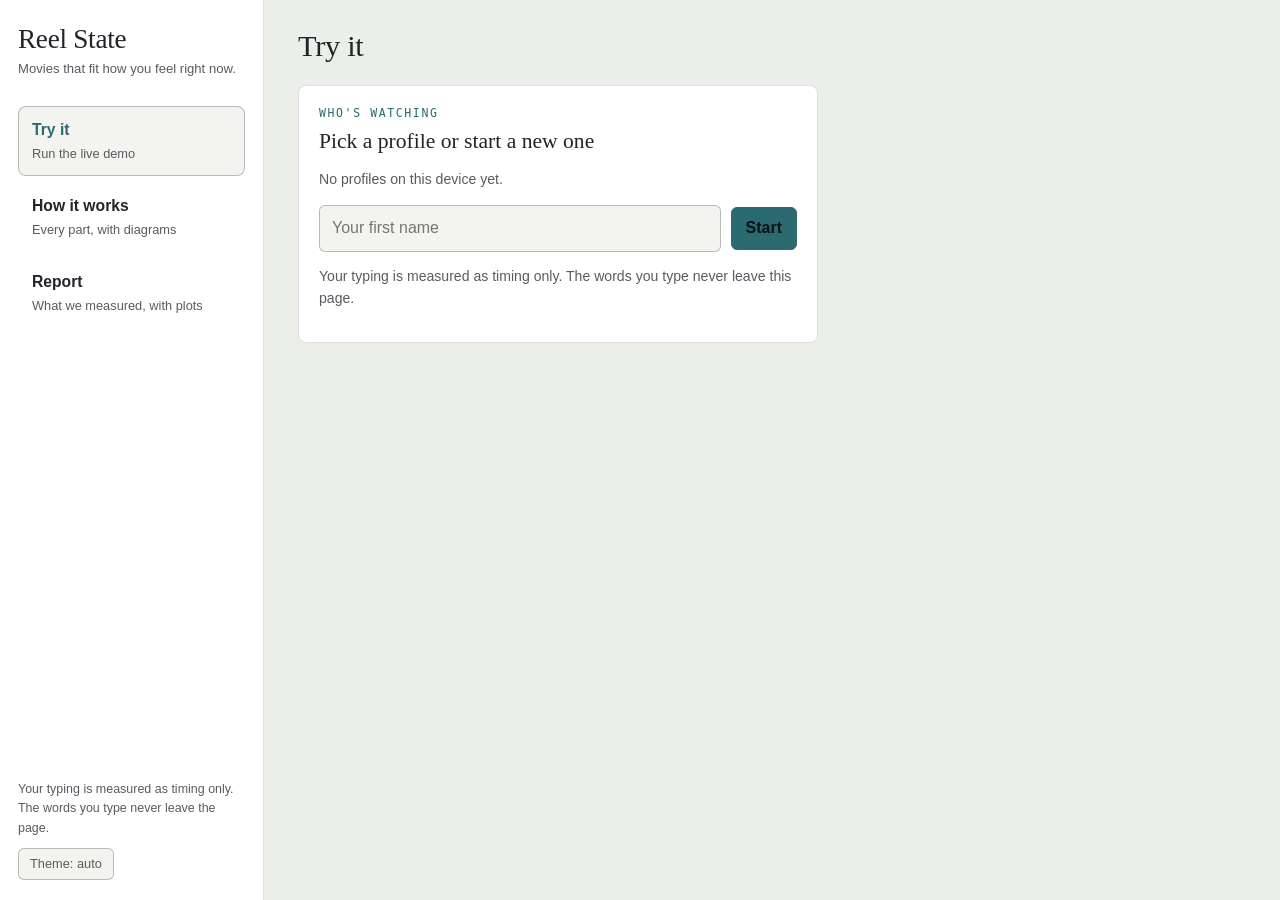
==== web/index.html @ 57b8578f "Reel State" ====
<!doctype html>
<html lang="en">
<head>
<meta charset="utf-8">
<meta name="viewport" content="width=device-width, initial-scale=1">
<title>Reel State</title>
<link rel="stylesheet" href="/static/docs.css">
<style>
  :root {
    --bg:#ECEEE9; --surface:#FFFFFF; --surface-2:#F3F4EF; --text:#22242A; --muted:#585B61;
    --warm:#B8752A; --cool:#2A6A70; --border:rgba(34,36,42,.14); --border-strong:rgba(34,36,42,.28);
    --display:"Iowan Old Style","Palatino Linotype","Book Antiqua",Georgia,serif;
    --body:"Seravek","Gill Sans Nova","Gill Sans MT","Segoe UI",Roboto,"Helvetica Neue",sans-serif;
    --mono:"iA Writer Mono","SF Mono","Cascadia Code",Menlo,Consolas,monospace;
  }
  @media (prefers-color-scheme: dark) { :root:not([data-theme="light"]) {
    --bg:#14161B; --surface:#1B1E24; --surface-2:#20232B; --text:#EDEAE2; --muted:#9BA1A9;
    --warm:#E3A94D; --cool:#5FAAB0; --border:rgba(237,234,226,.14); --border-strong:rgba(237,234,226,.28);
  } }
  :root[data-theme="dark"] {
    --bg:#14161B; --surface:#1B1E24; --surface-2:#20232B; --text:#EDEAE2; --muted:#9BA1A9;
    --warm:#E3A94D; --cool:#5FAAB0; --border:rgba(237,234,226,.14); --border-strong:rgba(237,234,226,.28);
  }
  * { box-sizing:border-box; }
  body { margin:0; background:var(--bg); color:var(--text); font:16px/1.55 var(--body); }
  .shell { display:grid; grid-template-columns:264px minmax(0,1fr); min-height:100vh; }
  .side { position:sticky; top:0; height:100vh; display:flex; flex-direction:column; gap:26px; padding:26px 18px 20px; background:var(--surface); border-right:1px solid var(--border); }
  .brand { font:500 1.7rem/1 var(--display); letter-spacing:-.01em; margin:0; }
  .tagline { font-size:.82rem; color:var(--muted); margin:6px 0 0; }
  .side nav { display:flex; flex-direction:column; gap:6px; }
  .nav { display:block; padding:11px 13px; border-radius:8px; border:1px solid transparent; color:var(--text); text-decoration:none; }
  .nav:hover { background:var(--surface-2); }
  .nav[aria-current="page"] { background:var(--surface-2); border-color:var(--border-strong); }
  .nav:focus-visible { outline:2px solid var(--cool); outline-offset:2px; }
  .nav .nt { display:block; font-weight:700; font-size:.98rem; }
  .nav .nd { display:block; font-size:.8rem; color:var(--muted); margin-top:2px; }
  .nav[aria-current="page"] .nt { color:var(--cool); }
  .side-foot { margin-top:auto; font-size:.78rem; color:var(--muted); display:flex; flex-direction:column; gap:10px; }
  .side-foot button { align-self:flex-start; font-size:.8rem; padding:5px 11px; }
  .content { padding:30px 34px 90px; min-width:0; }
  .view-head { display:flex; align-items:baseline; justify-content:space-between; gap:16px; flex-wrap:wrap; margin-bottom:22px; }
  h1 { font:500 1.9rem/1.1 var(--display); margin:0; letter-spacing:-.01em; }
  @media (max-width:860px) {
    .shell { grid-template-columns:1fr; }
    .side { position:static; height:auto; flex-direction:column; gap:12px; padding:16px 16px 12px; border-right:none; border-bottom:1px solid var(--border); }
    .side nav { flex-direction:row; flex-wrap:wrap; }
    .nav { flex:1 1 30%; padding:8px 10px; } .nav .nd { display:none; }
    .side-foot { margin-top:0; flex-direction:row; align-items:center; justify-content:space-between; }
    .content { padding:22px 16px 70px; }
  }
  .who { font:12px var(--mono); color:var(--muted); letter-spacing:.06em; text-transform:uppercase; }
  .who button { margin-left:10px; }
  h2 { font:500 1.35rem/1.25 var(--display); margin:0 0 6px; text-wrap:balance; }
  .eyebrow { font:11.5px var(--mono); letter-spacing:.14em; text-transform:uppercase; color:var(--cool); margin:0 0 8px; }
  p { margin:0 0 12px; } .muted { color:var(--muted); } .small { font-size:.88rem; }
  .grid { display:grid; grid-template-columns:minmax(0,1.15fr) minmax(0,.85fr); gap:18px; align-items:start; }
  @media (max-width:820px) { .grid { grid-template-columns:1fr; } }
  .card { background:var(--surface); border:1px solid var(--border); border-radius:8px; padding:20px; }
  .stack { display:flex; flex-direction:column; gap:18px; }
  button, select, input, textarea { font:inherit; color:inherit; }
  button { cursor:pointer; background:var(--surface-2); border:1px solid var(--border-strong); border-radius:6px; padding:8px 14px; }
  button:hover { border-color:var(--cool); }
  button:focus-visible, select:focus-visible, input:focus-visible, textarea:focus-visible { outline:2px solid var(--cool); outline-offset:2px; }
  button.primary { background:var(--cool); color:#fff; border-color:var(--cool); font-weight:600; }
  :root[data-theme="dark"] button.primary, :root:not([data-theme="light"]) button.primary { color:#0E1114; }
  button.link { background:none; border:none; padding:0; color:var(--cool); text-decoration:underline; font-size:inherit; }
  button[disabled] { opacity:.45; cursor:not-allowed; }
  textarea, input[type=text], select { width:100%; background:var(--surface-2); border:1px solid var(--border-strong); border-radius:6px; padding:10px 12px; }
  textarea { min-height:110px; resize:vertical; }
  .opts { display:grid; grid-template-columns:repeat(5,1fr); gap:8px; margin-top:12px; }
  @media (max-width:640px) { .opts { grid-template-columns:1fr; } }
  .opts button { padding:12px 6px; text-align:center; font-size:.92rem; }
  .row { display:flex; gap:10px; flex-wrap:wrap; align-items:center; }
  .bar { height:6px; background:var(--surface-2); border-radius:3px; overflow:hidden; border:1px solid var(--border); }
  .bar > i { display:block; height:100%; background:var(--cool); }
  .movie { padding:16px 0; border-top:1px solid var(--border); }
  .movie:first-child { border-top:none; padding-top:0; }
  .movie h3 { margin:0; font:600 1.05rem var(--body); }
  .badge { display:inline-block; font:10.5px var(--mono); letter-spacing:.06em; text-transform:uppercase; padding:3px 8px; border-radius:99px; border:1px solid; }
  .badge.match { color:var(--cool); border-color:var(--cool); }
  .badge.regulate { color:var(--warm); border-color:var(--warm); }
  .tag { font:11px var(--mono); color:var(--muted); margin-right:8px; }
  .overview { display:-webkit-box; -webkit-line-clamp:3; -webkit-box-orient:vertical; overflow:hidden; color:var(--muted); font-size:.92rem; }
  .sliders label { display:block; font-size:.9rem; margin-top:12px; }
  .sliders .ends { display:flex; justify-content:space-between; font-size:.78rem; color:var(--muted); }
  input[type=range] { width:100%; accent-color:var(--cool); }
  .hidden { display:none !important; }
  .toast { font:13px var(--mono); padding:10px 12px; border-left:3px solid var(--warm); background:var(--surface-2); border-radius:2px; margin-top:12px; }
  svg text { font-family:var(--mono); }
  .quad { display:grid; grid-template-columns:auto 1fr 1fr; gap:6px 10px; align-items:center; font-size:.82rem; }
  .quad .h { font:10.5px var(--mono); letter-spacing:.06em; text-transform:uppercase; color:var(--muted); }
  .chips { display:flex; flex-wrap:wrap; gap:6px; }
  .chip { font-size:.82rem; padding:4px 10px; border-radius:99px; background:var(--surface-2); border:1px solid var(--border-strong); cursor:pointer; user-select:none; }
  .chip[aria-pressed="true"] { background:var(--cool); color:#fff; border-color:var(--cool); }
  :root[data-theme="dark"] .chip[aria-pressed="true"], :root:not([data-theme="light"]) .chip[aria-pressed="true"] { color:#0E1114; }
</style>
</head>
<body>
<div class="shell">
  <aside class="side">
    <div>
      <p class="brand">Reel State</p>
      <p class="tagline">Movies that fit how you feel right now.</p>
    </div>
    <nav aria-label="Sections">
      <a class="nav" href="#try" data-view="try"><span class="nt">Try it</span><span class="nd">Run the live demo</span></a>
      <a class="nav" href="#how" data-view="how"><span class="nt">How it works</span><span class="nd">Every part, with diagrams</span></a>
      <a class="nav" href="#report" data-view="report"><span class="nt">Report</span><span class="nd">What we measured, with plots</span></a>
    </nav>
    <div class="side-foot">
      <span>Your typing is measured as timing only. The words you type never leave the page.</span>
      <button id="theme" type="button" aria-label="Change colour theme">Theme: auto</button>
    </div>
  </aside>

  <div class="content">
  <section id="view-try" class="view">
  <header class="view-head">
    <h1>Try it</h1>
    <div class="who" id="who"></div>
  </header>

  <!-- 1. profile -->
  <section id="screen-profile" class="card" style="max-width:520px">
    <p class="eyebrow">Who's watching</p>
    <h2>Pick a profile or start a new one</h2>
    <div id="profiles" class="row" style="margin:14px 0"></div>
    <form id="new-profile" class="row" style="flex-wrap:nowrap">
      <input type="text" id="new-name" placeholder="Your first name" maxlength="40" aria-label="Your first name">
      <button class="primary" type="submit">Start</button>
    </form>
    <p class="muted small" style="margin-top:14px">Your typing is measured as timing only. The words you type never leave this page.</p>
  </section>

  <!-- 2+. main -->
  <main id="screen-main" class="hidden">
    <div class="grid">
      <div class="stack">

        <section class="card" id="card-checkin">
          <p class="eyebrow">Step 1 &middot; How are you arriving?</p>
          <h2>Tell me about your day</h2>
          <p class="muted small">Write anything. I only look at how you type &mdash; speed, pauses, corrections &mdash; never what you type.</p>
          <textarea id="free" placeholder="It started with…" aria-label="Tell me about your day"></textarea>
          <div class="row" style="margin-top:10px">
            <button id="free-done" disabled>Done writing</button>
            <span class="muted small" id="free-status">Type at least a few lines.</span>
          </div>
        </section>

        <section class="card hidden" id="card-quiz">
          <p class="eyebrow" id="quiz-eyebrow">Quick check</p>
          <h2 id="quiz-prompt"></h2>
          <div class="opts" id="quiz-opts"></div>
          <p class="muted small" id="quiz-note" style="margin-top:12px"></p>
        </section>

        <section class="card" id="card-find">
          <p class="eyebrow">Step 2 &middot; Find something</p>
          <div class="row" style="align-items:end">
            <label class="small" style="flex:1;min-width:130px">Time I have
              <select id="f-runtime"><option value="">Any length</option><option value="100">Under 100 min</option><option value="120">Under 2 hours</option><option value="150">Under 2.5 hours</option></select>
            </label>
            <label class="small" style="flex:1;min-width:130px">Language
              <select id="f-lang"><option value="">Any</option><option value="en">English</option><option value="hi">Hindi</option><option value="fr">French</option><option value="ja">Japanese</option><option value="ko">Korean</option><option value="es">Spanish</option></select>
            </label>
          </div>
          <div class="chips" id="f-genres" style="margin:12px 0" aria-label="Genres"></div>
          <button class="primary" id="find">Find something for tonight</button>
        </section>

        <section class="card hidden" id="card-group">
          <p class="eyebrow">Watching together</p>
          <h2>Pick who's on the sofa</h2>
          <p class="muted small">Each person's mood and what has worked for them both count. Whoever is feeling lowest gets a little extra say.</p>
          <div class="chips" id="group-chips" style="margin:12px 0"></div>
          <button id="find-group" disabled>Find something for us</button>
          <p class="small muted" id="group-summary" style="margin-top:12px"></p>
          <div id="group-recs"></div>
        </section>

        <section class="card hidden" id="card-recs">
          <p class="eyebrow">Tonight's picks</p>
          <p class="small muted" id="recs-summary"></p>
          <div id="recs"></div>
        </section>

        <section class="card hidden" id="card-after">
          <p class="eyebrow">Step 3 &middot; After the credits</p>
          <h2 id="after-title">How do you feel now?</h2>
          <div class="sliders">
            <label>Mood <div class="ends"><span>Low</span><span>High</span></div>
              <input type="range" id="after-v" min="-100" max="100" value="0"></label>
            <label>Energy <div class="ends"><span>Calm</span><span>Wired</span></div>
              <input type="range" id="after-a" min="-100" max="100" value="0"></label>
          </div>
          <div class="row" style="margin-top:14px">
            <button id="liked-yes">Loved it</button><button id="liked-no">Not for me</button>
            <button class="primary" id="after-submit" style="margin-left:auto">Save</button>
          </div>
          <div class="toast hidden" id="after-toast"></div>
        </section>
      </div>

      <aside class="stack">
        <section class="card">
          <p class="eyebrow">What I think your mood is</p>
          <svg id="plot" viewBox="0 0 260 260" role="img" aria-label="Your estimated mood on a valence and arousal plot" style="width:100%;height:auto"></svg>
          <p class="small muted" id="mood-text" style="margin-top:6px"></p>
        </section>
        <section class="card">
          <p class="eyebrow">Your last few readings</p>
          <svg id="traj" viewBox="0 0 300 110" role="img" aria-label="Mood trajectory" style="width:100%;height:auto"></svg>
        </section>
        <section class="card">
          <p class="eyebrow">What I've learned about you</p>
          <p class="small muted">How well each approach has worked for you, by how you were feeling.</p>
          <div class="quad" id="learned"></div>
        </section>
      </aside>
    </div>
  </main>
  </section>

  <section id="view-how" class="view doc hidden" aria-live="polite"><p class="muted">Loading…</p></section>
  <section id="view-report" class="view doc hidden" aria-live="polite"><p class="muted">Loading…</p></section>
  </div>
</div>

<script>
const $ = (s) => document.querySelector(s);
/* Profiles live on THIS device with their secret token; the server only ever sees the token in a header. */
const localProfiles = () => { try { return JSON.parse(localStorage.getItem('reelstate_profiles') || '[]'); } catch (_) { return []; } };
const saveProfiles = (p) => localStorage.setItem('reelstate_profiles', JSON.stringify(p));
const tokenOf = (uid) => (localProfiles().find(p => p.user_id === uid) || {}).token;
const api = async (path, body, token) => {
  const headers = {}; const tk = token ?? (state.user && state.user.token); if (tk) headers['X-Token'] = tk;
  const opts = body === undefined ? { headers } : { method:'POST', headers:{ ...headers, 'Content-Type':'application/json' }, body:JSON.stringify(body) };
  const r = await fetch('/api' + path, opts);
  if (!r.ok) throw new Error(path + ' ' + r.status);
  return r.json();
};
const QUAD = { hi_v_hi_a: 'upbeat and wired', hi_v_lo_a: 'upbeat and calm', lo_v_hi_a: 'low and wired', lo_v_lo_a: 'low and calm' };
const state = { user:null, answers:[], quizShownAt:0, lastRecs:null, activeRec:null, liked:null, genres:new Set(), events:[], lastKey:null };

/* ---------------------------------------------------------- profile */
function loadProfiles() {
  const users = localProfiles();
  const box = $('#profiles'); box.innerHTML = '';
  users.forEach(u => { const b = document.createElement('button'); b.textContent = u.name; b.onclick = () => enter(u); box.appendChild(b); });
  if (!users.length) box.innerHTML = '<span class="muted small">No profiles on this device yet.</span>';
}
$('#new-profile').onsubmit = async (e) => {
  e.preventDefault(); const name = $('#new-name').value.trim(); if (!name) return;
  const { user_id, token } = await api('/users', { name }, '');
  const profile = { user_id, name, token }; saveProfiles([...localProfiles(), profile]); enter(profile);
};
async function enter(u) {
  state.user = u; localStorage.setItem('reelstate_user', String(u.user_id));
  $('#screen-profile').classList.add('hidden'); $('#screen-main').classList.remove('hidden');
  $('#who').innerHTML = `${u.name} <button class="link" id="switch">switch</button>`;
  $('#switch').onclick = () => { localStorage.removeItem('reelstate_user'); location.reload(); };
  const genres = await api('/genres'); const g = $('#f-genres'); g.innerHTML = '';
  genres.filter(x => x !== 'IMAX').forEach(name => {
    const c = document.createElement('span'); c.className = 'chip'; c.textContent = name; c.setAttribute('role','button'); c.tabIndex = 0; c.setAttribute('aria-pressed','false');
    const t = () => { state.genres.has(name) ? state.genres.delete(name) : state.genres.add(name); c.setAttribute('aria-pressed', state.genres.has(name)); };
    c.onclick = t; c.onkeydown = (e) => { if (e.key === 'Enter' || e.key === ' ') { e.preventDefault(); t(); } };
    g.appendChild(c);
  });
  await api('/context/' + u.user_id, {});
  setupGroup(u);
  await refresh();
  maybeAskQuestion(false);
}

/* ---------------------------------------------------------- mood plot */
function drawPlot(m) {
  const S = 260, P = 22, W = S - 2 * P, x = v => P + (v + 1) / 2 * W, y = a => P + (1 - (a + 1) / 2) * W;
  const r = Math.min(0.9, 0.67 * ((m.sd_valence + m.sd_arousal) / 2)) * W / 2;
  $('#plot').innerHTML = `
    <rect x="${P}" y="${P}" width="${W}" height="${W}" fill="none" stroke="currentColor" stroke-opacity=".3"/>
    <line x1="${P}" y1="${S/2}" x2="${S-P}" y2="${S/2}" stroke="currentColor" stroke-opacity=".18"/>
    <line x1="${S/2}" y1="${P}" x2="${S/2}" y2="${S-P}" stroke="currentColor" stroke-opacity=".18"/>
    <g font-size="9" fill="currentColor" fill-opacity=".6">
      <text x="${P+4}" y="${P+11}">TENSE</text><text x="${S-P-4}" y="${P+11}" text-anchor="end">EXCITED</text>
      <text x="${P+4}" y="${S-P-5}">LOW</text><text x="${S-P-4}" y="${S-P-5}" text-anchor="end">CALM</text>
      <text x="${S/2}" y="${S-5}" text-anchor="middle">unpleasant &#8594; pleasant</text>
      <text x="9" y="${S/2}" transform="rotate(-90 9 ${S/2})" text-anchor="middle">calm &#8594; intense</text></g>
    <circle cx="${x(m.valence)}" cy="${y(m.arousal)}" r="${r}" fill="var(--warm)" fill-opacity=".16" stroke="var(--warm)" stroke-dasharray="3 3"/>
    <circle cx="${x(m.valence)}" cy="${y(m.arousal)}" r="5.5" fill="var(--warm)"/>`;
  const sure = (m.sd_valence + m.sd_arousal) / 2 < 0.6 ? 'fairly sure' : 'still guessing';
  const v = m.valence > .25 ? 'upbeat' : m.valence < -.25 ? 'low' : 'even';
  const a = m.arousal > .25 ? 'wound-up' : m.arousal < -.25 ? 'calm' : 'steady';
  $('#mood-text').textContent = `Reads as ${v} and ${a} (${sure}). The dashed ring is how unsure I am.`;
}
async function drawTraj() {
  const t = await api('/trajectory/' + state.user.user_id); const el = $('#traj');
  if (t.length < 2) { el.innerHTML = '<text x="150" y="58" text-anchor="middle" font-size="11" fill="currentColor" fill-opacity=".5">Not enough readings yet</text>'; return; }
  const x = i => 8 + i / (t.length - 1) * 284, y = v => 100 - (v + 1) / 2 * 90;
  const line = (k, col) => `<polyline fill="none" stroke="${col}" stroke-width="1.8" points="${t.map((p, i) => x(i) + ',' + y(p[k])).join(' ')}"/>`;
  el.innerHTML = `<line x1="8" y1="55" x2="292" y2="55" stroke="currentColor" stroke-opacity=".2"/>${line('valence', 'var(--cool)')}${line('arousal', 'var(--warm)')}
    <text x="10" y="10" font-size="9" fill="var(--cool)">mood</text><text x="48" y="10" font-size="9" fill="var(--warm)">energy</text>`;
}
async function drawLearned() {
  const p = await api('/policy/' + state.user.user_id);
  const names = { hi_v_hi_a: 'Upbeat + wired', hi_v_lo_a: 'Upbeat + calm', lo_v_hi_a: 'Low + wired', lo_v_lo_a: 'Low + calm' };
  let h = '<span class="h">Feeling</span><span class="h">Match it</span><span class="h">Change it</span>';
  for (const q in p) {
    const cell = (s) => `<div><div class="bar"><i style="width:${Math.round(p[q][s].mean * 100)}%;background:${s === 'match' ? 'var(--cool)' : 'var(--warm)'}"></i></div><span class="muted" style="font-size:.7rem">${p[q][s].observations > 0 ? 'from ' + p[q][s].observations + (p[q][s].observations === 1 ? ' watch' : ' watches') : 'no data yet'}</span></div>`;
    h += `<span>${names[q]}</span>${cell('match')}${cell('regulate')}`;
  }
  $('#learned').innerHTML = h;
}
async function refresh() {
  const m = await api('/mood/' + state.user.user_id); drawPlot(m); await drawTraj(); await drawLearned(); return m;
}

/* ---------------------------------------------------------- typing */
$('#free').addEventListener('keydown', (e) => {
  const t = performance.now(); const gap = state.lastKey === null ? 0 : t - state.lastKey; state.lastKey = t;
  const cls = e.key === 'Backspace' ? 'backspace' : e.key === 'Enter' ? 'enter' : e.key === ' ' ? 'space' : e.key.length === 1 ? 'char' : 'other';
  if (cls === 'other') return;
  state.events.push([gap, cls]);
  const n = state.events.length; $('#free-done').disabled = n < 30;
  $('#free-status').textContent = n < 30 ? `${30 - n} more keystrokes…` : 'Good — press Done when you like.';
});
$('#free-done').onclick = async () => {
  $('#free-done').disabled = true;
  const res = await api('/typing', { user_id: state.user.user_id, events: state.events });
  state.events = []; state.lastKey = null; $('#free').value = '';   // the text is discarded here
  $('#free-status').textContent = res.used ? 'Got it. The words stayed here.' : 'Not enough to read — no problem.';
  await refresh(); maybeAskQuestion(false);
};

/* ---------------------------------------------------------- adaptive quiz */
async function maybeAskQuestion(force) {
  state.answers = [];
  const r = await api('/quiz/next', { user_id: state.user.user_id, answers: [], force });
  renderQuiz(r);
}
function renderQuiz(r) {
  const card = $('#card-quiz');
  if (r.done || !r.item) { card.classList.add('hidden'); return; }
  card.classList.remove('hidden');
  $('#quiz-eyebrow').textContent = `Quick check · question ${state.answers.length + 1}`;
  $('#quiz-prompt').textContent = r.item.prompt;
  const o = $('#quiz-opts'); o.innerHTML = '';
  r.item.options.forEach((label, i) => {
    const b = document.createElement('button'); b.textContent = label;
    b.onclick = () => answer(r.item.item_id, i); o.appendChild(b);
  });
  $('#quiz-note').textContent = `I'm only asking because I'm not sure yet (±${((r.estimate.sd_valence + r.estimate.sd_arousal) / 2).toFixed(2)}).`;
  state.quizShownAt = performance.now();
}
async function answer(item_id, ans) {
  state.answers.push({ item_id, answer: ans, latency_ms: Math.round(performance.now() - state.quizShownAt) });
  const r = await api('/quiz/next', { user_id: state.user.user_id, answers: state.answers, force: true });
  if (r.done) { await api('/quiz/commit', { user_id: state.user.user_id, answers: state.answers }); state.answers = []; $('#card-quiz').classList.add('hidden'); await refresh(); }
  else renderQuiz(r);
}

/* ---------------------------------------------------------- recommend */
$('#find').onclick = async () => {
  $('#find').disabled = true;
  const body = { user_id: state.user.user_id, max_runtime: +$('#f-runtime').value || null, language: $('#f-lang').value || null, genres: state.genres.size ? [...state.genres] : null };
  const res = await api('/recommend', body); state.lastRecs = res; $('#find').disabled = false;
  const strat = res.strategy === 'match' ? 'matching how you feel' : 'a change of pace';
  const seen = res.arm_obs[res.strategy];
  $('#recs-summary').textContent = seen > 0
    ? `Going with ${strat}. In this mood it has worked ${Math.round(res.arm_means[res.strategy] * 100)}% of the time for you (${seen} watch${seen === 1 ? '' : 'es'}).`
    : `Going with ${strat}. I haven't seen what works for you in this mood yet, so this is partly an experiment.`;
  const box = $('#recs'); box.innerHTML = '';
  res.slate.forEach(m => {
    const d = document.createElement('div'); d.className = 'movie';
    const ex = m.explanation;
    d.innerHTML = `<div class="row" style="justify-content:space-between"><h3>${esc(m.title)} <span class="muted small">${m.year ?? ''}</span></h3><span class="badge ${ex.strategy}">${ex.strategy === 'match' ? 'Matches you' : 'Change of pace'}</span></div>
      <p class="small muted" style="margin:2px 0 6px">${(m.genres || []).join(' · ')}${m.runtime_min ? ' · ' + m.runtime_min + ' min' : ''}</p>
      <p class="overview">${esc(m.overview || '')}</p>
      <p class="small" style="margin:6px 0">${esc(ex.why)}</p>
      <div>${ex.feel_tags.map(t => `<span class="tag">#${esc(t)}</span>`).join('')}</div>
      <button style="margin-top:8px" data-rec="${m.rec_id}" data-title="${esc(m.title)}">I watched this</button>`;
    box.appendChild(d);
  });
  box.querySelectorAll('button[data-rec]').forEach(b => b.onclick = () => openAfter(+b.dataset.rec, b.dataset.title));
  $('#card-recs').classList.remove('hidden'); $('#card-recs').scrollIntoView({ behavior: 'smooth', block: 'start' });
};
const esc = (s) => String(s).replace(/[&<>"']/g, c => ({ '&':'&amp;', '<':'&lt;', '>':'&gt;', '"':'&quot;', "'":'&#39;' }[c]));

/* ---------------------------------------------------------- household */
state.group = new Set(); state.everyone = {};
async function setupGroup(me) {
  const users = localProfiles().filter(x => x.user_id !== me.user_id);
  localProfiles().forEach(u => state.everyone[u.user_id] = u.name);
  if (!users.length) return;
  $('#card-group').classList.remove('hidden');
  const box = $('#group-chips'); box.innerHTML = '';
  users.forEach(u => {
    const c = document.createElement('span'); c.className = 'chip'; c.textContent = u.name; c.setAttribute('role','button'); c.tabIndex = 0; c.setAttribute('aria-pressed','false');
    const t = () => { state.group.has(u.user_id) ? state.group.delete(u.user_id) : state.group.add(u.user_id); c.setAttribute('aria-pressed', state.group.has(u.user_id)); $('#find-group').disabled = state.group.size < 1; };
    c.onclick = t; c.onkeydown = (e) => { if (e.key === 'Enter' || e.key === ' ') { e.preventDefault(); t(); } };
    box.appendChild(c);
  });
}
$('#find-group').onclick = async () => {
  $('#find-group').disabled = true;
  const members = [state.user, ...localProfiles().filter(p => state.group.has(p.user_id))].map(p => ({ user_id: p.user_id, token: p.token }));
  const res = await api('/household/recommend', { members, max_runtime: +$('#f-runtime').value || null, language: $('#f-lang').value || null, genres: state.genres.size ? [...state.genres] : null });
  $('#find-group').disabled = false;
  $('#group-summary').textContent = res.members.map(m => `${m.name}: ${m.strategy === 'match' ? 'match their mood' : 'a change of pace'}`).join(' · ');
  const box = $('#group-recs'); box.innerHTML = '';
  res.slate.forEach(m => {
    const d = document.createElement('div'); d.className = 'movie';
    const dist = Object.entries(m.member_distance).map(([n, x]) => `${esc(n)} ${x <= 0.35 ? 'close fit' : x <= 0.7 ? 'okay fit' : 'stretch'}`).join(' · ');
    d.innerHTML = `<h3>${esc(m.title)} <span class="muted small">${m.year ?? ''}</span></h3>
      <p class="small muted" style="margin:2px 0 6px">${(m.genres || []).join(' · ')}${m.runtime_min ? ' · ' + m.runtime_min + ' min' : ''}</p>
      <p class="overview">${esc(m.overview || '')}</p>
      <p class="small" style="margin:6px 0">${dist}</p>
      <div class="row">${Object.entries(m.rec_ids).map(([uid, rid]) => `<button data-rec="${rid}" data-uid="${uid}" data-title="${esc(m.title)}" data-who="${esc(state.everyone[uid] || '')}">${esc(state.everyone[uid] || 'Someone')} watched</button>`).join('')}</div>`;
    box.appendChild(d);
  });
  box.querySelectorAll('button[data-rec]').forEach(b => b.onclick = () => openAfter(+b.dataset.rec, b.dataset.title, b.dataset.who, +b.dataset.uid));
};

/* ---------------------------------------------------------- after watching */
function openAfter(rec_id, title, who, uid) {
  state.activeRec = rec_id; state.activeToken = uid ? tokenOf(uid) : state.user.token; state.activeWho = who || ''; state.liked = null;
  $('#after-title').textContent = who ? `How does ${who} feel after ${title}?` : `How do you feel after ${title}?`;
  $('#after-v').value = 0; $('#after-a').value = 0; $('#after-toast').classList.add('hidden');
  $('#liked-yes').style.borderColor = $('#liked-no').style.borderColor = '';
  $('#card-after').classList.remove('hidden'); $('#card-after').scrollIntoView({ behavior: 'smooth', block: 'center' });
}
$('#liked-yes').onclick = () => { state.liked = true; $('#liked-yes').style.borderColor = 'var(--cool)'; $('#liked-no').style.borderColor = ''; };
$('#liked-no').onclick = () => { state.liked = false; $('#liked-no').style.borderColor = 'var(--warm)'; $('#liked-yes').style.borderColor = ''; };
$('#after-submit').onclick = async () => {
  const res = await api('/checkin', { rec_id: state.activeRec, valence_after: +$('#after-v').value / 100, arousal_after: +$('#after-a').value / 100, liked: state.liked }, state.activeToken);
  const t = $('#after-toast'); t.classList.remove('hidden');
  t.textContent = `Learned: ${res.strategy === 'match' ? 'matching' : 'a change of pace'} scored ${Math.round(res.reward * 100)}% for ${state.activeWho || 'you'} when ${state.activeWho ? 'they were' : 'you were'} feeling ${QUAD[res.quadrant]}.`;
  await refresh();
};

/* ---------------------------------------------------------- sections and theme */
const TITLES = { try: 'Try it', how: 'How it works', report: 'Report' };
const loadedViews = {};
async function show(raw) {
  const name = TITLES[raw] ? raw : 'try';
  for (const v of Object.keys(TITLES)) {
    $('#view-' + v).classList.toggle('hidden', v !== name);
    const a = document.querySelector(`.nav[data-view="${v}"]`);
    if (v === name) a.setAttribute('aria-current', 'page'); else a.removeAttribute('aria-current');
  }
  document.title = (name === 'try' ? '' : TITLES[name] + ' · ') + 'Reel State';
  if (name !== 'try' && !loadedViews[name]) {
    const box = $('#view-' + name);
    try {
      const r = await fetch('/static/views/' + name + '.html'); if (!r.ok) throw new Error(r.status);
      box.innerHTML = await r.text(); loadedViews[name] = true;
      box.querySelectorAll('.toc button[data-go]').forEach(b => b.onclick = () => {
        const t = document.getElementById(b.dataset.go); if (t) t.scrollIntoView({ behavior: 'smooth', block: 'start' });
      });
    } catch (e) { box.innerHTML = '<p class="muted">This section could not be loaded. Reload the page and try again.</p>'; }
  }
  window.scrollTo(0, 0);
}
window.addEventListener('hashchange', () => show(location.hash.slice(1)));
const THEMES = ['auto', 'light', 'dark'];
function applyTheme(t) {
  if (t === 'auto') document.documentElement.removeAttribute('data-theme'); else document.documentElement.setAttribute('data-theme', t);
  $('#theme').textContent = 'Theme: ' + t;
}
let theme = 'auto'; try { theme = localStorage.getItem('reelstate_theme') || 'auto'; } catch (_) {}
applyTheme(THEMES.includes(theme) ? theme : 'auto');
$('#theme').onclick = () => {
  theme = THEMES[(THEMES.indexOf(theme) + 1) % THEMES.length]; applyTheme(theme);
  try { localStorage.setItem('reelstate_theme', theme); } catch (_) {}
};
show(location.hash.slice(1));

/* ---------------------------------------------------------- boot */
(async function () {
  loadProfiles();
  const saved = +localStorage.getItem('reelstate_user');
  const me = localProfiles().find(p => p.user_id === saved);
  if (me) { try { await enter(me); } catch (_) { localStorage.removeItem('reelstate_user'); } }
})();
</script>
</body>
</html>
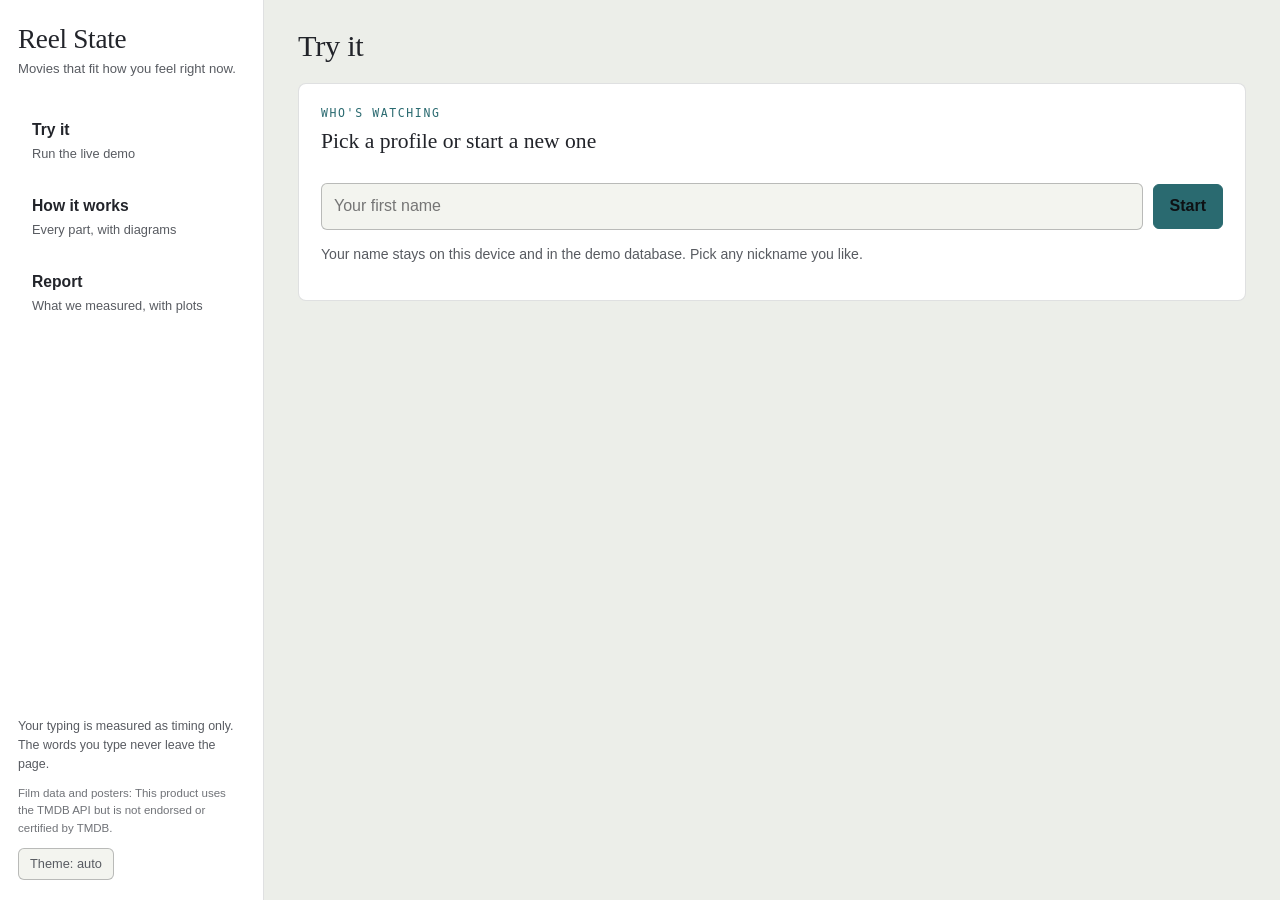
==== commit 11d28eee: "Step-by-step Try page and posters" ====
--- a/web/index.html
+++ b/web/index.html
@@ -5,6 +5,7 @@
 <meta name="viewport" content="width=device-width, initial-scale=1">
 <title>Reel State</title>
 <link rel="stylesheet" href="/static/docs.css">
+<link rel="stylesheet" href="/static/try.css">
 <style>
   :root {
     --bg:#ECEEE9; --surface:#FFFFFF; --surface-2:#F3F4EF; --text:#22242A; --muted:#585B61;
@@ -23,6 +24,8 @@
   }
   * { box-sizing:border-box; }
   body { margin:0; background:var(--bg); color:var(--text); font:16px/1.55 var(--body); }
+
+  /* ---- shell: sidebar + content ---- */
   .shell { display:grid; grid-template-columns:264px minmax(0,1fr); min-height:100vh; }
   .side { position:sticky; top:0; height:100vh; display:flex; flex-direction:column; gap:26px; padding:26px 18px 20px; background:var(--surface); border-right:1px solid var(--border); }
   .brand { font:500 1.7rem/1 var(--display); letter-spacing:-.01em; margin:0; }
@@ -37,28 +40,28 @@
   .nav[aria-current="page"] .nt { color:var(--cool); }
   .side-foot { margin-top:auto; font-size:.78rem; color:var(--muted); display:flex; flex-direction:column; gap:10px; }
   .side-foot button { align-self:flex-start; font-size:.8rem; padding:5px 11px; }
+  .side-foot .tmdb { font-size:.72rem; opacity:.85; }
   .content { padding:30px 34px 90px; min-width:0; }
-  .view-head { display:flex; align-items:baseline; justify-content:space-between; gap:16px; flex-wrap:wrap; margin-bottom:22px; }
+  .view-head { display:flex; align-items:baseline; justify-content:space-between; gap:16px; flex-wrap:wrap; margin-bottom:20px; }
   h1 { font:500 1.9rem/1.1 var(--display); margin:0; letter-spacing:-.01em; }
+  .who { font:12px var(--mono); color:var(--muted); letter-spacing:.06em; text-transform:uppercase; }
+  .who button { margin-left:10px; }
   @media (max-width:860px) {
     .shell { grid-template-columns:1fr; }
-    .side { position:static; height:auto; flex-direction:column; gap:12px; padding:16px 16px 12px; border-right:none; border-bottom:1px solid var(--border); }
+    .side { position:static; height:auto; gap:12px; padding:16px 16px 12px; border-right:none; border-bottom:1px solid var(--border); }
     .side nav { flex-direction:row; flex-wrap:wrap; }
     .nav { flex:1 1 30%; padding:8px 10px; } .nav .nd { display:none; }
-    .side-foot { margin-top:0; flex-direction:row; align-items:center; justify-content:space-between; }
+    .side-foot { margin-top:0; flex-direction:row; align-items:center; justify-content:space-between; flex-wrap:wrap; }
     .content { padding:22px 16px 70px; }
   }
-  .who { font:12px var(--mono); color:var(--muted); letter-spacing:.06em; text-transform:uppercase; }
-  .who button { margin-left:10px; }
+
+  /* ---- shared controls ---- */
   h2 { font:500 1.35rem/1.25 var(--display); margin:0 0 6px; text-wrap:balance; }
   .eyebrow { font:11.5px var(--mono); letter-spacing:.14em; text-transform:uppercase; color:var(--cool); margin:0 0 8px; }
   p { margin:0 0 12px; } .muted { color:var(--muted); } .small { font-size:.88rem; }
-  .grid { display:grid; grid-template-columns:minmax(0,1.15fr) minmax(0,.85fr); gap:18px; align-items:start; }
-  @media (max-width:820px) { .grid { grid-template-columns:1fr; } }
-  .card { background:var(--surface); border:1px solid var(--border); border-radius:8px; padding:20px; }
-  .stack { display:flex; flex-direction:column; gap:18px; }
+  .card { background:var(--surface); border:1px solid var(--border); border-radius:8px; padding:22px; }
   button, select, input, textarea { font:inherit; color:inherit; }
-  button { cursor:pointer; background:var(--surface-2); border:1px solid var(--border-strong); border-radius:6px; padding:8px 14px; }
+  button { cursor:pointer; background:var(--surface-2); border:1px solid var(--border-strong); border-radius:6px; padding:9px 16px; }
   button:hover { border-color:var(--cool); }
   button:focus-visible, select:focus-visible, input:focus-visible, textarea:focus-visible { outline:2px solid var(--cool); outline-offset:2px; }
   button.primary { background:var(--cool); color:#fff; border-color:var(--cool); font-weight:600; }
@@ -66,33 +69,19 @@
   button.link { background:none; border:none; padding:0; color:var(--cool); text-decoration:underline; font-size:inherit; }
   button[disabled] { opacity:.45; cursor:not-allowed; }
   textarea, input[type=text], select { width:100%; background:var(--surface-2); border:1px solid var(--border-strong); border-radius:6px; padding:10px 12px; }
-  textarea { min-height:110px; resize:vertical; }
-  .opts { display:grid; grid-template-columns:repeat(5,1fr); gap:8px; margin-top:12px; }
-  @media (max-width:640px) { .opts { grid-template-columns:1fr; } }
-  .opts button { padding:12px 6px; text-align:center; font-size:.92rem; }
+  textarea { min-height:150px; resize:vertical; }
   .row { display:flex; gap:10px; flex-wrap:wrap; align-items:center; }
+  .hidden { display:none !important; }
   .bar { height:6px; background:var(--surface-2); border-radius:3px; overflow:hidden; border:1px solid var(--border); }
   .bar > i { display:block; height:100%; background:var(--cool); }
-  .movie { padding:16px 0; border-top:1px solid var(--border); }
-  .movie:first-child { border-top:none; padding-top:0; }
-  .movie h3 { margin:0; font:600 1.05rem var(--body); }
-  .badge { display:inline-block; font:10.5px var(--mono); letter-spacing:.06em; text-transform:uppercase; padding:3px 8px; border-radius:99px; border:1px solid; }
-  .badge.match { color:var(--cool); border-color:var(--cool); }
-  .badge.regulate { color:var(--warm); border-color:var(--warm); }
-  .tag { font:11px var(--mono); color:var(--muted); margin-right:8px; }
-  .overview { display:-webkit-box; -webkit-line-clamp:3; -webkit-box-orient:vertical; overflow:hidden; color:var(--muted); font-size:.92rem; }
-  .sliders label { display:block; font-size:.9rem; margin-top:12px; }
-  .sliders .ends { display:flex; justify-content:space-between; font-size:.78rem; color:var(--muted); }
-  input[type=range] { width:100%; accent-color:var(--cool); }
-  .hidden { display:none !important; }
-  .toast { font:13px var(--mono); padding:10px 12px; border-left:3px solid var(--warm); background:var(--surface-2); border-radius:2px; margin-top:12px; }
   svg text { font-family:var(--mono); }
-  .quad { display:grid; grid-template-columns:auto 1fr 1fr; gap:6px 10px; align-items:center; font-size:.82rem; }
-  .quad .h { font:10.5px var(--mono); letter-spacing:.06em; text-transform:uppercase; color:var(--muted); }
-  .chips { display:flex; flex-wrap:wrap; gap:6px; }
-  .chip { font-size:.82rem; padding:4px 10px; border-radius:99px; background:var(--surface-2); border:1px solid var(--border-strong); cursor:pointer; user-select:none; }
-  .chip[aria-pressed="true"] { background:var(--cool); color:#fff; border-color:var(--cool); }
-  :root[data-theme="dark"] .chip[aria-pressed="true"], :root:not([data-theme="light"]) .chip[aria-pressed="true"] { color:#0E1114; }
+  .chips { display:flex; flex-wrap:wrap; gap:8px; }
+  .chip { font-size:.88rem; padding:6px 13px; border-radius:99px; background:var(--surface-2); border:1px solid var(--border-strong); cursor:pointer; user-select:none; }
+  .chip:hover { border-color:var(--cool); }
+  .chip:focus-visible { outline:2px solid var(--cool); outline-offset:2px; }
+  .chip[aria-pressed="true"], .chip[aria-checked="true"] { background:var(--cool); color:#fff; border-color:var(--cool); }
+  :root[data-theme="dark"] .chip[aria-pressed="true"], :root:not([data-theme="light"]) .chip[aria-pressed="true"],
+  :root[data-theme="dark"] .chip[aria-checked="true"], :root:not([data-theme="light"]) .chip[aria-checked="true"] { color:#0E1114; }
 </style>
 </head>
 <body>
@@ -109,117 +98,106 @@
     </nav>
     <div class="side-foot">
       <span>Your typing is measured as timing only. The words you type never leave the page.</span>
+      <span class="tmdb">Film data and posters: This product uses the TMDB API but is not endorsed or certified by TMDB.</span>
       <button id="theme" type="button" aria-label="Change colour theme">Theme: auto</button>
     </div>
   </aside>
 
   <div class="content">
   <section id="view-try" class="view">
-  <header class="view-head">
-    <h1>Try it</h1>
-    <div class="who" id="who"></div>
-  </header>
-
-  <!-- 1. profile -->
-  <section id="screen-profile" class="card" style="max-width:520px">
-    <p class="eyebrow">Who's watching</p>
-    <h2>Pick a profile or start a new one</h2>
-    <div id="profiles" class="row" style="margin:14px 0"></div>
-    <form id="new-profile" class="row" style="flex-wrap:nowrap">
-      <input type="text" id="new-name" placeholder="Your first name" maxlength="40" aria-label="Your first name">
-      <button class="primary" type="submit">Start</button>
-    </form>
-    <p class="muted small" style="margin-top:14px">Your typing is measured as timing only. The words you type never leave this page.</p>
-  </section>
-
-  <!-- 2+. main -->
-  <main id="screen-main" class="hidden">
-    <div class="grid">
-      <div class="stack">
-
-        <section class="card" id="card-checkin">
-          <p class="eyebrow">Step 1 &middot; How are you arriving?</p>
-          <h2>Tell me about your day</h2>
-          <p class="muted small">Write anything. I only look at how you type &mdash; speed, pauses, corrections &mdash; never what you type.</p>
-          <textarea id="free" placeholder="It started with…" aria-label="Tell me about your day"></textarea>
-          <div class="row" style="margin-top:10px">
-            <button id="free-done" disabled>Done writing</button>
-            <span class="muted small" id="free-status">Type at least a few lines.</span>
-          </div>
+    <header class="view-head">
+      <h1>Try it</h1>
+      <div class="who" id="who"></div>
+    </header>
+
+    <!-- who is watching -->
+    <section id="screen-profile" class="card profile-card">
+      <p class="eyebrow">Who's watching</p>
+      <h2>Pick a profile or start a new one</h2>
+      <div id="profiles" class="row" style="margin:14px 0"></div>
+      <form id="new-profile" class="row" style="flex-wrap:nowrap">
+        <input type="text" id="new-name" placeholder="Your first name" maxlength="40" aria-label="Your first name">
+        <button class="primary" type="submit">Start</button>
+      </form>
+      <p class="muted small" style="margin-top:14px">Your name stays on this device and in the demo database. Pick any nickname you like.</p>
+    </section>
+
+    <!-- the four steps -->
+    <div id="wizard" class="hidden">
+      <div class="steps" role="tablist" aria-label="Steps">
+        <button role="tab" id="tab-1" aria-controls="step-1" data-step="1"><span class="sn">1</span><span class="sx"><span class="sl">Your day</span><span class="ss">Tell me how it went</span></span></button>
+        <button role="tab" id="tab-2" aria-controls="step-2" data-step="2"><span class="sn">2</span><span class="sx"><span class="sl">Your energy</span><span class="ss">A few quick questions</span></span></button>
+        <button role="tab" id="tab-3" aria-controls="step-3" data-step="3"><span class="sn">3</span><span class="sx"><span class="sl">What to watch</span><span class="ss">Time, language, genre</span></span></button>
+        <button role="tab" id="tab-4" aria-controls="step-4" data-step="4"><span class="sn">4</span><span class="sx"><span class="sl">Your picks</span><span class="ss">Films, reasons, your mood</span></span></button>
+      </div>
+
+      <!-- 1 -->
+      <section id="step-1" role="tabpanel" aria-labelledby="tab-1" class="panel">
+        <div class="split">
+          <div class="card">
+            <p class="eyebrow">Step 1</p>
+            <h2 tabindex="-1">Tell me about your day</h2>
+            <p class="muted">Write anything, even a few lines. I only look at <em>how</em> you type (speed, pauses, corrections), never what you type. The words stay in this page and are thrown away.</p>
+            <textarea id="free" placeholder="It started with…" aria-label="Tell me about your day"></textarea>
+            <p class="muted small" id="free-status" style="margin:10px 0 0">I need about 30 keystrokes to read your rhythm. It is fine to skip this.</p>
+            <div class="row" style="margin-top:16px">
+              <button class="primary" id="s1-next">Continue</button>
+              <button class="link" id="s1-skip" type="button">Skip this step</button>
+            </div>
+          </div>
+          <div class="mood-slot"></div>
+        </div>
+      </section>
+
+      <!-- 2 -->
+      <section id="step-2" role="tabpanel" aria-labelledby="tab-2" class="panel hidden">
+        <div class="split">
+          <div class="card" id="quiz-card">
+            <p class="eyebrow" id="quiz-eyebrow">Step 2</p>
+            <h2 tabindex="-1" id="quiz-title">A few quick questions</h2>
+            <div id="quiz-area"></div>
+            <div class="row" style="margin-top:18px"><button id="s2-back" type="button">Back</button></div>
+          </div>
+          <div class="mood-slot"></div>
+        </div>
+      </section>
+
+      <!-- 3 -->
+      <section id="step-3" role="tabpanel" aria-labelledby="tab-3" class="panel hidden">
+        <div class="card">
+          <p class="eyebrow">Step 3</p>
+          <h2 tabindex="-1">What do you feel like watching?</h2>
+          <p class="muted">Everything here is optional. Leave it as it is to see all kinds of films.</p>
+          <div class="fgroup"><h3>How much time do you have?</h3><div class="chips" id="f-runtime" role="radiogroup" aria-label="Time available"></div></div>
+          <div class="fgroup"><h3>Language</h3><div class="chips" id="f-lang" role="radiogroup" aria-label="Language"></div></div>
+          <div class="fgroup"><h3>Genres <span class="muted small">(pick any)</span></h3><div class="chips" id="f-genres" aria-label="Genres"></div></div>
+          <div class="fgroup hidden" id="group-box"><h3>Watching with someone?</h3><p class="muted small">Pick anyone else on this device. Each person's mood and what has worked for them both count; whoever is feeling lowest gets a little extra say.</p><div class="chips" id="group-chips"></div></div>
+          <div class="row" style="margin-top:22px"><button id="s3-back" type="button">Back</button><button class="primary" id="find">Show me films</button></div>
+        </div>
+      </section>
+
+      <!-- 4 -->
+      <section id="step-4" role="tabpanel" aria-labelledby="tab-4" class="panel hidden">
+        <div class="card" id="res-summary"></div>
+        <div id="films" class="films"></div>
+        <section class="card hidden" id="after">
+          <p class="eyebrow">After the credits</p>
+          <h2 id="after-title" tabindex="-1">How do you feel now?</h2>
+          <div class="sliders">
+            <label>Mood <span class="ends"><span>Low</span><span>High</span></span><input type="range" id="after-v" min="-100" max="100" value="0"></label>
+            <label>Energy <span class="ends"><span>Calm</span><span>Wired</span></span><input type="range" id="after-a" min="-100" max="100" value="0"></label>
+          </div>
+          <div class="row" style="margin-top:16px">
+            <button id="liked-yes" type="button">Loved it</button><button id="liked-no" type="button">Not for me</button>
+            <button class="primary" id="after-submit" style="margin-left:auto">Save</button>
+          </div>
+          <div class="toast hidden" id="after-toast" role="status"></div>
         </section>
-
-        <section class="card hidden" id="card-quiz">
-          <p class="eyebrow" id="quiz-eyebrow">Quick check</p>
-          <h2 id="quiz-prompt"></h2>
-          <div class="opts" id="quiz-opts"></div>
-          <p class="muted small" id="quiz-note" style="margin-top:12px"></p>
-        </section>
-
-        <section class="card" id="card-find">
-          <p class="eyebrow">Step 2 &middot; Find something</p>
-          <div class="row" style="align-items:end">
-            <label class="small" style="flex:1;min-width:130px">Time I have
-              <select id="f-runtime"><option value="">Any length</option><option value="100">Under 100 min</option><option value="120">Under 2 hours</option><option value="150">Under 2.5 hours</option></select>
-            </label>
-            <label class="small" style="flex:1;min-width:130px">Language
-              <select id="f-lang"><option value="">Any</option><option value="en">English</option><option value="hi">Hindi</option><option value="fr">French</option><option value="ja">Japanese</option><option value="ko">Korean</option><option value="es">Spanish</option></select>
-            </label>
-          </div>
-          <div class="chips" id="f-genres" style="margin:12px 0" aria-label="Genres"></div>
-          <button class="primary" id="find">Find something for tonight</button>
-        </section>
-
-        <section class="card hidden" id="card-group">
-          <p class="eyebrow">Watching together</p>
-          <h2>Pick who's on the sofa</h2>
-          <p class="muted small">Each person's mood and what has worked for them both count. Whoever is feeling lowest gets a little extra say.</p>
-          <div class="chips" id="group-chips" style="margin:12px 0"></div>
-          <button id="find-group" disabled>Find something for us</button>
-          <p class="small muted" id="group-summary" style="margin-top:12px"></p>
-          <div id="group-recs"></div>
-        </section>
-
-        <section class="card hidden" id="card-recs">
-          <p class="eyebrow">Tonight's picks</p>
-          <p class="small muted" id="recs-summary"></p>
-          <div id="recs"></div>
-        </section>
-
-        <section class="card hidden" id="card-after">
-          <p class="eyebrow">Step 3 &middot; After the credits</p>
-          <h2 id="after-title">How do you feel now?</h2>
-          <div class="sliders">
-            <label>Mood <div class="ends"><span>Low</span><span>High</span></div>
-              <input type="range" id="after-v" min="-100" max="100" value="0"></label>
-            <label>Energy <div class="ends"><span>Calm</span><span>Wired</span></div>
-              <input type="range" id="after-a" min="-100" max="100" value="0"></label>
-          </div>
-          <div class="row" style="margin-top:14px">
-            <button id="liked-yes">Loved it</button><button id="liked-no">Not for me</button>
-            <button class="primary" id="after-submit" style="margin-left:auto">Save</button>
-          </div>
-          <div class="toast hidden" id="after-toast"></div>
-        </section>
-      </div>
-
-      <aside class="stack">
-        <section class="card">
-          <p class="eyebrow">What I think your mood is</p>
-          <svg id="plot" viewBox="0 0 260 260" role="img" aria-label="Your estimated mood on a valence and arousal plot" style="width:100%;height:auto"></svg>
-          <p class="small muted" id="mood-text" style="margin-top:6px"></p>
-        </section>
-        <section class="card">
-          <p class="eyebrow">Your last few readings</p>
-          <svg id="traj" viewBox="0 0 300 110" role="img" aria-label="Mood trajectory" style="width:100%;height:auto"></svg>
-        </section>
-        <section class="card">
-          <p class="eyebrow">What I've learned about you</p>
-          <p class="small muted">How well each approach has worked for you, by how you were feeling.</p>
-          <div class="quad" id="learned"></div>
-        </section>
-      </aside>
+        <h2 class="sec2">About you</h2>
+        <div class="about" id="about"></div>
+        <div class="row" style="margin-top:22px"><button id="s4-back" type="button">Change my answers</button><button id="restart" type="button">Start over</button></div>
+      </section>
     </div>
-  </main>
   </section>
 
   <section id="view-how" class="view doc hidden" aria-live="polite"><p class="muted">Loading…</p></section>
@@ -227,217 +205,8 @@
   </div>
 </div>
 
+<script src="/static/try.js"></script>
 <script>
-const $ = (s) => document.querySelector(s);
-/* Profiles live on THIS device with their secret token; the server only ever sees the token in a header. */
-const localProfiles = () => { try { return JSON.parse(localStorage.getItem('reelstate_profiles') || '[]'); } catch (_) { return []; } };
-const saveProfiles = (p) => localStorage.setItem('reelstate_profiles', JSON.stringify(p));
-const tokenOf = (uid) => (localProfiles().find(p => p.user_id === uid) || {}).token;
-const api = async (path, body, token) => {
-  const headers = {}; const tk = token ?? (state.user && state.user.token); if (tk) headers['X-Token'] = tk;
-  const opts = body === undefined ? { headers } : { method:'POST', headers:{ ...headers, 'Content-Type':'application/json' }, body:JSON.stringify(body) };
-  const r = await fetch('/api' + path, opts);
-  if (!r.ok) throw new Error(path + ' ' + r.status);
-  return r.json();
-};
-const QUAD = { hi_v_hi_a: 'upbeat and wired', hi_v_lo_a: 'upbeat and calm', lo_v_hi_a: 'low and wired', lo_v_lo_a: 'low and calm' };
-const state = { user:null, answers:[], quizShownAt:0, lastRecs:null, activeRec:null, liked:null, genres:new Set(), events:[], lastKey:null };
-
-/* ---------------------------------------------------------- profile */
-function loadProfiles() {
-  const users = localProfiles();
-  const box = $('#profiles'); box.innerHTML = '';
-  users.forEach(u => { const b = document.createElement('button'); b.textContent = u.name; b.onclick = () => enter(u); box.appendChild(b); });
-  if (!users.length) box.innerHTML = '<span class="muted small">No profiles on this device yet.</span>';
-}
-$('#new-profile').onsubmit = async (e) => {
-  e.preventDefault(); const name = $('#new-name').value.trim(); if (!name) return;
-  const { user_id, token } = await api('/users', { name }, '');
-  const profile = { user_id, name, token }; saveProfiles([...localProfiles(), profile]); enter(profile);
-};
-async function enter(u) {
-  state.user = u; localStorage.setItem('reelstate_user', String(u.user_id));
-  $('#screen-profile').classList.add('hidden'); $('#screen-main').classList.remove('hidden');
-  $('#who').innerHTML = `${u.name} <button class="link" id="switch">switch</button>`;
-  $('#switch').onclick = () => { localStorage.removeItem('reelstate_user'); location.reload(); };
-  const genres = await api('/genres'); const g = $('#f-genres'); g.innerHTML = '';
-  genres.filter(x => x !== 'IMAX').forEach(name => {
-    const c = document.createElement('span'); c.className = 'chip'; c.textContent = name; c.setAttribute('role','button'); c.tabIndex = 0; c.setAttribute('aria-pressed','false');
-    const t = () => { state.genres.has(name) ? state.genres.delete(name) : state.genres.add(name); c.setAttribute('aria-pressed', state.genres.has(name)); };
-    c.onclick = t; c.onkeydown = (e) => { if (e.key === 'Enter' || e.key === ' ') { e.preventDefault(); t(); } };
-    g.appendChild(c);
-  });
-  await api('/context/' + u.user_id, {});
-  setupGroup(u);
-  await refresh();
-  maybeAskQuestion(false);
-}
-
-/* ---------------------------------------------------------- mood plot */
-function drawPlot(m) {
-  const S = 260, P = 22, W = S - 2 * P, x = v => P + (v + 1) / 2 * W, y = a => P + (1 - (a + 1) / 2) * W;
-  const r = Math.min(0.9, 0.67 * ((m.sd_valence + m.sd_arousal) / 2)) * W / 2;
-  $('#plot').innerHTML = `
-    <rect x="${P}" y="${P}" width="${W}" height="${W}" fill="none" stroke="currentColor" stroke-opacity=".3"/>
-    <line x1="${P}" y1="${S/2}" x2="${S-P}" y2="${S/2}" stroke="currentColor" stroke-opacity=".18"/>
-    <line x1="${S/2}" y1="${P}" x2="${S/2}" y2="${S-P}" stroke="currentColor" stroke-opacity=".18"/>
-    <g font-size="9" fill="currentColor" fill-opacity=".6">
-      <text x="${P+4}" y="${P+11}">TENSE</text><text x="${S-P-4}" y="${P+11}" text-anchor="end">EXCITED</text>
-      <text x="${P+4}" y="${S-P-5}">LOW</text><text x="${S-P-4}" y="${S-P-5}" text-anchor="end">CALM</text>
-      <text x="${S/2}" y="${S-5}" text-anchor="middle">unpleasant &#8594; pleasant</text>
-      <text x="9" y="${S/2}" transform="rotate(-90 9 ${S/2})" text-anchor="middle">calm &#8594; intense</text></g>
-    <circle cx="${x(m.valence)}" cy="${y(m.arousal)}" r="${r}" fill="var(--warm)" fill-opacity=".16" stroke="var(--warm)" stroke-dasharray="3 3"/>
-    <circle cx="${x(m.valence)}" cy="${y(m.arousal)}" r="5.5" fill="var(--warm)"/>`;
-  const sure = (m.sd_valence + m.sd_arousal) / 2 < 0.6 ? 'fairly sure' : 'still guessing';
-  const v = m.valence > .25 ? 'upbeat' : m.valence < -.25 ? 'low' : 'even';
-  const a = m.arousal > .25 ? 'wound-up' : m.arousal < -.25 ? 'calm' : 'steady';
-  $('#mood-text').textContent = `Reads as ${v} and ${a} (${sure}). The dashed ring is how unsure I am.`;
-}
-async function drawTraj() {
-  const t = await api('/trajectory/' + state.user.user_id); const el = $('#traj');
-  if (t.length < 2) { el.innerHTML = '<text x="150" y="58" text-anchor="middle" font-size="11" fill="currentColor" fill-opacity=".5">Not enough readings yet</text>'; return; }
-  const x = i => 8 + i / (t.length - 1) * 284, y = v => 100 - (v + 1) / 2 * 90;
-  const line = (k, col) => `<polyline fill="none" stroke="${col}" stroke-width="1.8" points="${t.map((p, i) => x(i) + ',' + y(p[k])).join(' ')}"/>`;
-  el.innerHTML = `<line x1="8" y1="55" x2="292" y2="55" stroke="currentColor" stroke-opacity=".2"/>${line('valence', 'var(--cool)')}${line('arousal', 'var(--warm)')}
-    <text x="10" y="10" font-size="9" fill="var(--cool)">mood</text><text x="48" y="10" font-size="9" fill="var(--warm)">energy</text>`;
-}
-async function drawLearned() {
-  const p = await api('/policy/' + state.user.user_id);
-  const names = { hi_v_hi_a: 'Upbeat + wired', hi_v_lo_a: 'Upbeat + calm', lo_v_hi_a: 'Low + wired', lo_v_lo_a: 'Low + calm' };
-  let h = '<span class="h">Feeling</span><span class="h">Match it</span><span class="h">Change it</span>';
-  for (const q in p) {
-    const cell = (s) => `<div><div class="bar"><i style="width:${Math.round(p[q][s].mean * 100)}%;background:${s === 'match' ? 'var(--cool)' : 'var(--warm)'}"></i></div><span class="muted" style="font-size:.7rem">${p[q][s].observations > 0 ? 'from ' + p[q][s].observations + (p[q][s].observations === 1 ? ' watch' : ' watches') : 'no data yet'}</span></div>`;
-    h += `<span>${names[q]}</span>${cell('match')}${cell('regulate')}`;
-  }
-  $('#learned').innerHTML = h;
-}
-async function refresh() {
-  const m = await api('/mood/' + state.user.user_id); drawPlot(m); await drawTraj(); await drawLearned(); return m;
-}
-
-/* ---------------------------------------------------------- typing */
-$('#free').addEventListener('keydown', (e) => {
-  const t = performance.now(); const gap = state.lastKey === null ? 0 : t - state.lastKey; state.lastKey = t;
-  const cls = e.key === 'Backspace' ? 'backspace' : e.key === 'Enter' ? 'enter' : e.key === ' ' ? 'space' : e.key.length === 1 ? 'char' : 'other';
-  if (cls === 'other') return;
-  state.events.push([gap, cls]);
-  const n = state.events.length; $('#free-done').disabled = n < 30;
-  $('#free-status').textContent = n < 30 ? `${30 - n} more keystrokes…` : 'Good — press Done when you like.';
-});
-$('#free-done').onclick = async () => {
-  $('#free-done').disabled = true;
-  const res = await api('/typing', { user_id: state.user.user_id, events: state.events });
-  state.events = []; state.lastKey = null; $('#free').value = '';   // the text is discarded here
-  $('#free-status').textContent = res.used ? 'Got it. The words stayed here.' : 'Not enough to read — no problem.';
-  await refresh(); maybeAskQuestion(false);
-};
-
-/* ---------------------------------------------------------- adaptive quiz */
-async function maybeAskQuestion(force) {
-  state.answers = [];
-  const r = await api('/quiz/next', { user_id: state.user.user_id, answers: [], force });
-  renderQuiz(r);
-}
-function renderQuiz(r) {
-  const card = $('#card-quiz');
-  if (r.done || !r.item) { card.classList.add('hidden'); return; }
-  card.classList.remove('hidden');
-  $('#quiz-eyebrow').textContent = `Quick check · question ${state.answers.length + 1}`;
-  $('#quiz-prompt').textContent = r.item.prompt;
-  const o = $('#quiz-opts'); o.innerHTML = '';
-  r.item.options.forEach((label, i) => {
-    const b = document.createElement('button'); b.textContent = label;
-    b.onclick = () => answer(r.item.item_id, i); o.appendChild(b);
-  });
-  $('#quiz-note').textContent = `I'm only asking because I'm not sure yet (±${((r.estimate.sd_valence + r.estimate.sd_arousal) / 2).toFixed(2)}).`;
-  state.quizShownAt = performance.now();
-}
-async function answer(item_id, ans) {
-  state.answers.push({ item_id, answer: ans, latency_ms: Math.round(performance.now() - state.quizShownAt) });
-  const r = await api('/quiz/next', { user_id: state.user.user_id, answers: state.answers, force: true });
-  if (r.done) { await api('/quiz/commit', { user_id: state.user.user_id, answers: state.answers }); state.answers = []; $('#card-quiz').classList.add('hidden'); await refresh(); }
-  else renderQuiz(r);
-}
-
-/* ---------------------------------------------------------- recommend */
-$('#find').onclick = async () => {
-  $('#find').disabled = true;
-  const body = { user_id: state.user.user_id, max_runtime: +$('#f-runtime').value || null, language: $('#f-lang').value || null, genres: state.genres.size ? [...state.genres] : null };
-  const res = await api('/recommend', body); state.lastRecs = res; $('#find').disabled = false;
-  const strat = res.strategy === 'match' ? 'matching how you feel' : 'a change of pace';
-  const seen = res.arm_obs[res.strategy];
-  $('#recs-summary').textContent = seen > 0
-    ? `Going with ${strat}. In this mood it has worked ${Math.round(res.arm_means[res.strategy] * 100)}% of the time for you (${seen} watch${seen === 1 ? '' : 'es'}).`
-    : `Going with ${strat}. I haven't seen what works for you in this mood yet, so this is partly an experiment.`;
-  const box = $('#recs'); box.innerHTML = '';
-  res.slate.forEach(m => {
-    const d = document.createElement('div'); d.className = 'movie';
-    const ex = m.explanation;
-    d.innerHTML = `<div class="row" style="justify-content:space-between"><h3>${esc(m.title)} <span class="muted small">${m.year ?? ''}</span></h3><span class="badge ${ex.strategy}">${ex.strategy === 'match' ? 'Matches you' : 'Change of pace'}</span></div>
-      <p class="small muted" style="margin:2px 0 6px">${(m.genres || []).join(' · ')}${m.runtime_min ? ' · ' + m.runtime_min + ' min' : ''}</p>
-      <p class="overview">${esc(m.overview || '')}</p>
-      <p class="small" style="margin:6px 0">${esc(ex.why)}</p>
-      <div>${ex.feel_tags.map(t => `<span class="tag">#${esc(t)}</span>`).join('')}</div>
-      <button style="margin-top:8px" data-rec="${m.rec_id}" data-title="${esc(m.title)}">I watched this</button>`;
-    box.appendChild(d);
-  });
-  box.querySelectorAll('button[data-rec]').forEach(b => b.onclick = () => openAfter(+b.dataset.rec, b.dataset.title));
-  $('#card-recs').classList.remove('hidden'); $('#card-recs').scrollIntoView({ behavior: 'smooth', block: 'start' });
-};
-const esc = (s) => String(s).replace(/[&<>"']/g, c => ({ '&':'&amp;', '<':'&lt;', '>':'&gt;', '"':'&quot;', "'":'&#39;' }[c]));
-
-/* ---------------------------------------------------------- household */
-state.group = new Set(); state.everyone = {};
-async function setupGroup(me) {
-  const users = localProfiles().filter(x => x.user_id !== me.user_id);
-  localProfiles().forEach(u => state.everyone[u.user_id] = u.name);
-  if (!users.length) return;
-  $('#card-group').classList.remove('hidden');
-  const box = $('#group-chips'); box.innerHTML = '';
-  users.forEach(u => {
-    const c = document.createElement('span'); c.className = 'chip'; c.textContent = u.name; c.setAttribute('role','button'); c.tabIndex = 0; c.setAttribute('aria-pressed','false');
-    const t = () => { state.group.has(u.user_id) ? state.group.delete(u.user_id) : state.group.add(u.user_id); c.setAttribute('aria-pressed', state.group.has(u.user_id)); $('#find-group').disabled = state.group.size < 1; };
-    c.onclick = t; c.onkeydown = (e) => { if (e.key === 'Enter' || e.key === ' ') { e.preventDefault(); t(); } };
-    box.appendChild(c);
-  });
-}
-$('#find-group').onclick = async () => {
-  $('#find-group').disabled = true;
-  const members = [state.user, ...localProfiles().filter(p => state.group.has(p.user_id))].map(p => ({ user_id: p.user_id, token: p.token }));
-  const res = await api('/household/recommend', { members, max_runtime: +$('#f-runtime').value || null, language: $('#f-lang').value || null, genres: state.genres.size ? [...state.genres] : null });
-  $('#find-group').disabled = false;
-  $('#group-summary').textContent = res.members.map(m => `${m.name}: ${m.strategy === 'match' ? 'match their mood' : 'a change of pace'}`).join(' · ');
-  const box = $('#group-recs'); box.innerHTML = '';
-  res.slate.forEach(m => {
-    const d = document.createElement('div'); d.className = 'movie';
-    const dist = Object.entries(m.member_distance).map(([n, x]) => `${esc(n)} ${x <= 0.35 ? 'close fit' : x <= 0.7 ? 'okay fit' : 'stretch'}`).join(' · ');
-    d.innerHTML = `<h3>${esc(m.title)} <span class="muted small">${m.year ?? ''}</span></h3>
-      <p class="small muted" style="margin:2px 0 6px">${(m.genres || []).join(' · ')}${m.runtime_min ? ' · ' + m.runtime_min + ' min' : ''}</p>
-      <p class="overview">${esc(m.overview || '')}</p>
-      <p class="small" style="margin:6px 0">${dist}</p>
-      <div class="row">${Object.entries(m.rec_ids).map(([uid, rid]) => `<button data-rec="${rid}" data-uid="${uid}" data-title="${esc(m.title)}" data-who="${esc(state.everyone[uid] || '')}">${esc(state.everyone[uid] || 'Someone')} watched</button>`).join('')}</div>`;
-    box.appendChild(d);
-  });
-  box.querySelectorAll('button[data-rec]').forEach(b => b.onclick = () => openAfter(+b.dataset.rec, b.dataset.title, b.dataset.who, +b.dataset.uid));
-};
-
-/* ---------------------------------------------------------- after watching */
-function openAfter(rec_id, title, who, uid) {
-  state.activeRec = rec_id; state.activeToken = uid ? tokenOf(uid) : state.user.token; state.activeWho = who || ''; state.liked = null;
-  $('#after-title').textContent = who ? `How does ${who} feel after ${title}?` : `How do you feel after ${title}?`;
-  $('#after-v').value = 0; $('#after-a').value = 0; $('#after-toast').classList.add('hidden');
-  $('#liked-yes').style.borderColor = $('#liked-no').style.borderColor = '';
-  $('#card-after').classList.remove('hidden'); $('#card-after').scrollIntoView({ behavior: 'smooth', block: 'center' });
-}
-$('#liked-yes').onclick = () => { state.liked = true; $('#liked-yes').style.borderColor = 'var(--cool)'; $('#liked-no').style.borderColor = ''; };
-$('#liked-no').onclick = () => { state.liked = false; $('#liked-no').style.borderColor = 'var(--warm)'; $('#liked-yes').style.borderColor = ''; };
-$('#after-submit').onclick = async () => {
-  const res = await api('/checkin', { rec_id: state.activeRec, valence_after: +$('#after-v').value / 100, arousal_after: +$('#after-a').value / 100, liked: state.liked }, state.activeToken);
-  const t = $('#after-toast'); t.classList.remove('hidden');
-  t.textContent = `Learned: ${res.strategy === 'match' ? 'matching' : 'a change of pace'} scored ${Math.round(res.reward * 100)}% for ${state.activeWho || 'you'} when ${state.activeWho ? 'they were' : 'you were'} feeling ${QUAD[res.quadrant]}.`;
-  await refresh();
-};
-
 /* ---------------------------------------------------------- sections and theme */
 const TITLES = { try: 'Try it', how: 'How it works', report: 'Report' };
 const loadedViews = {};
@@ -474,14 +243,7 @@
   try { localStorage.setItem('reelstate_theme', theme); } catch (_) {}
 };
 show(location.hash.slice(1));
-
-/* ---------------------------------------------------------- boot */
-(async function () {
-  loadProfiles();
-  const saved = +localStorage.getItem('reelstate_user');
-  const me = localProfiles().find(p => p.user_id === saved);
-  if (me) { try { await enter(me); } catch (_) { localStorage.removeItem('reelstate_user'); } }
-})();
+bootTry();
 </script>
 </body>
 </html>
